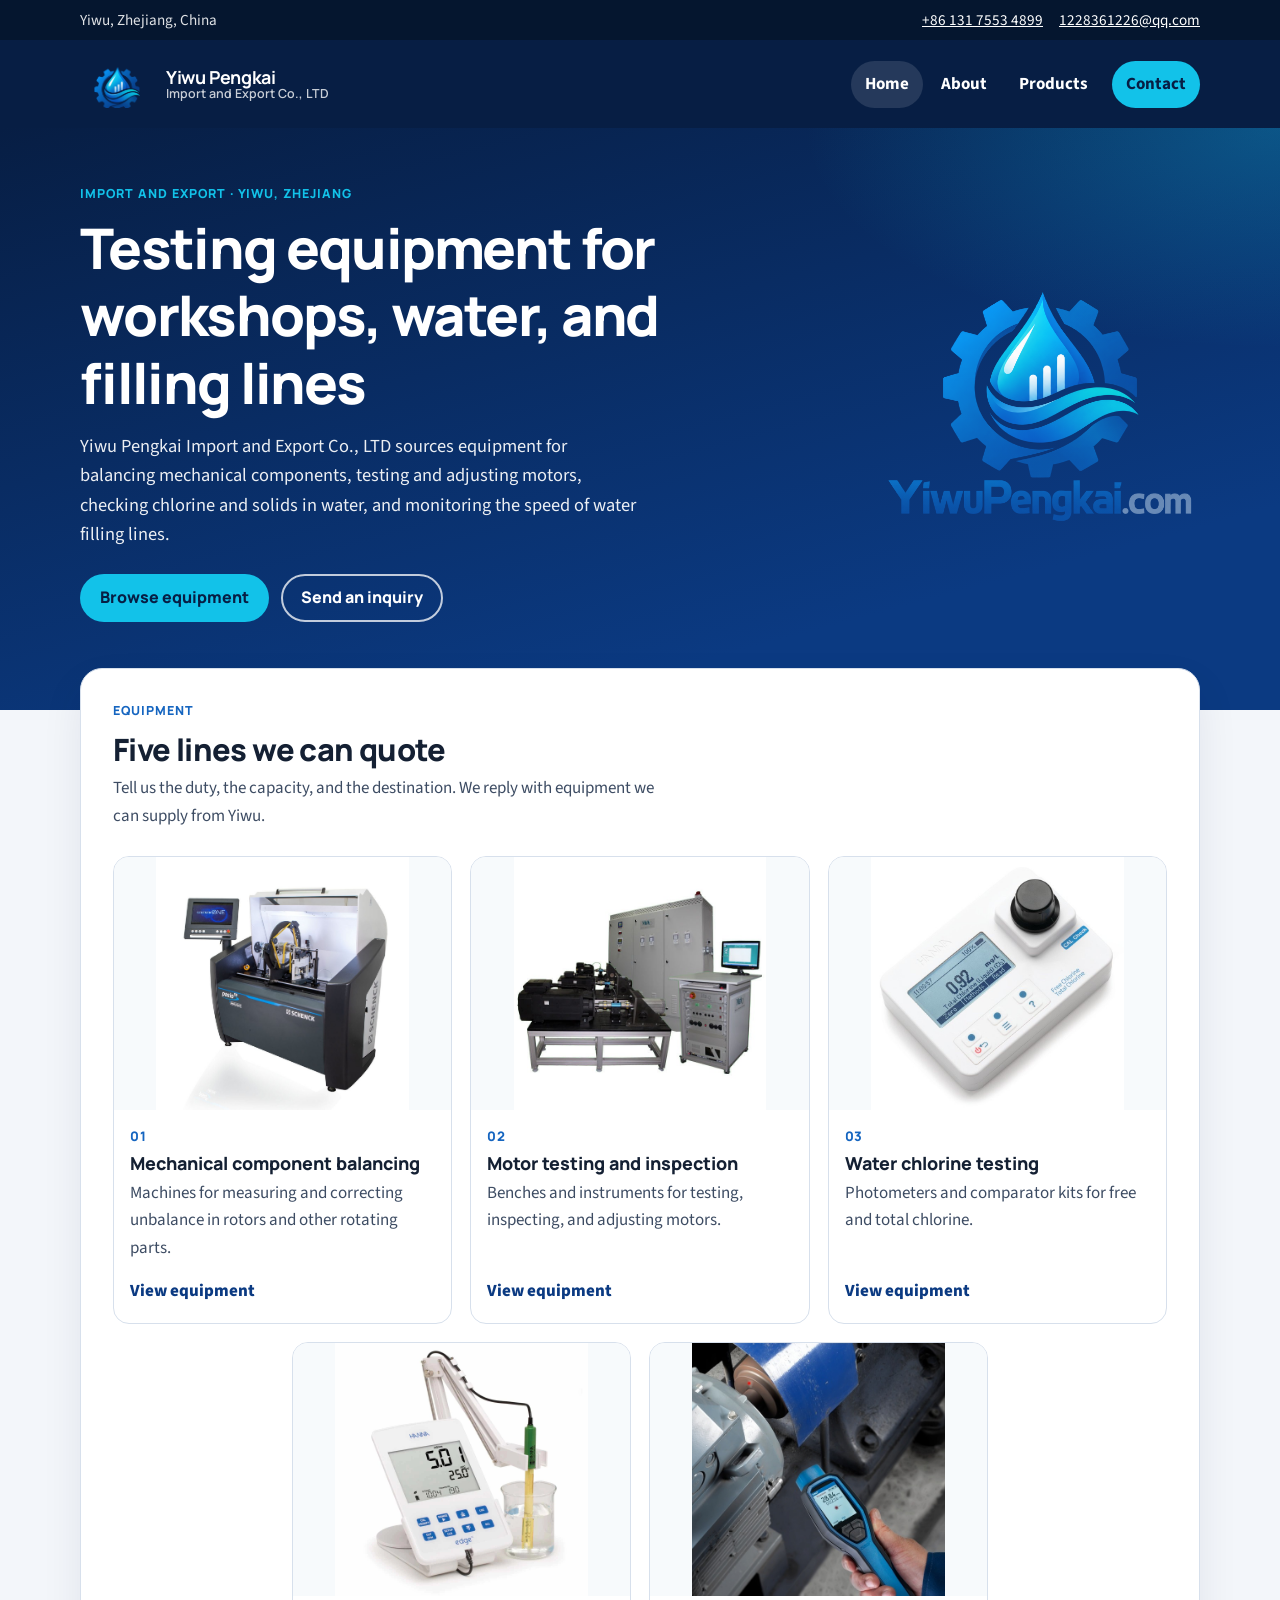
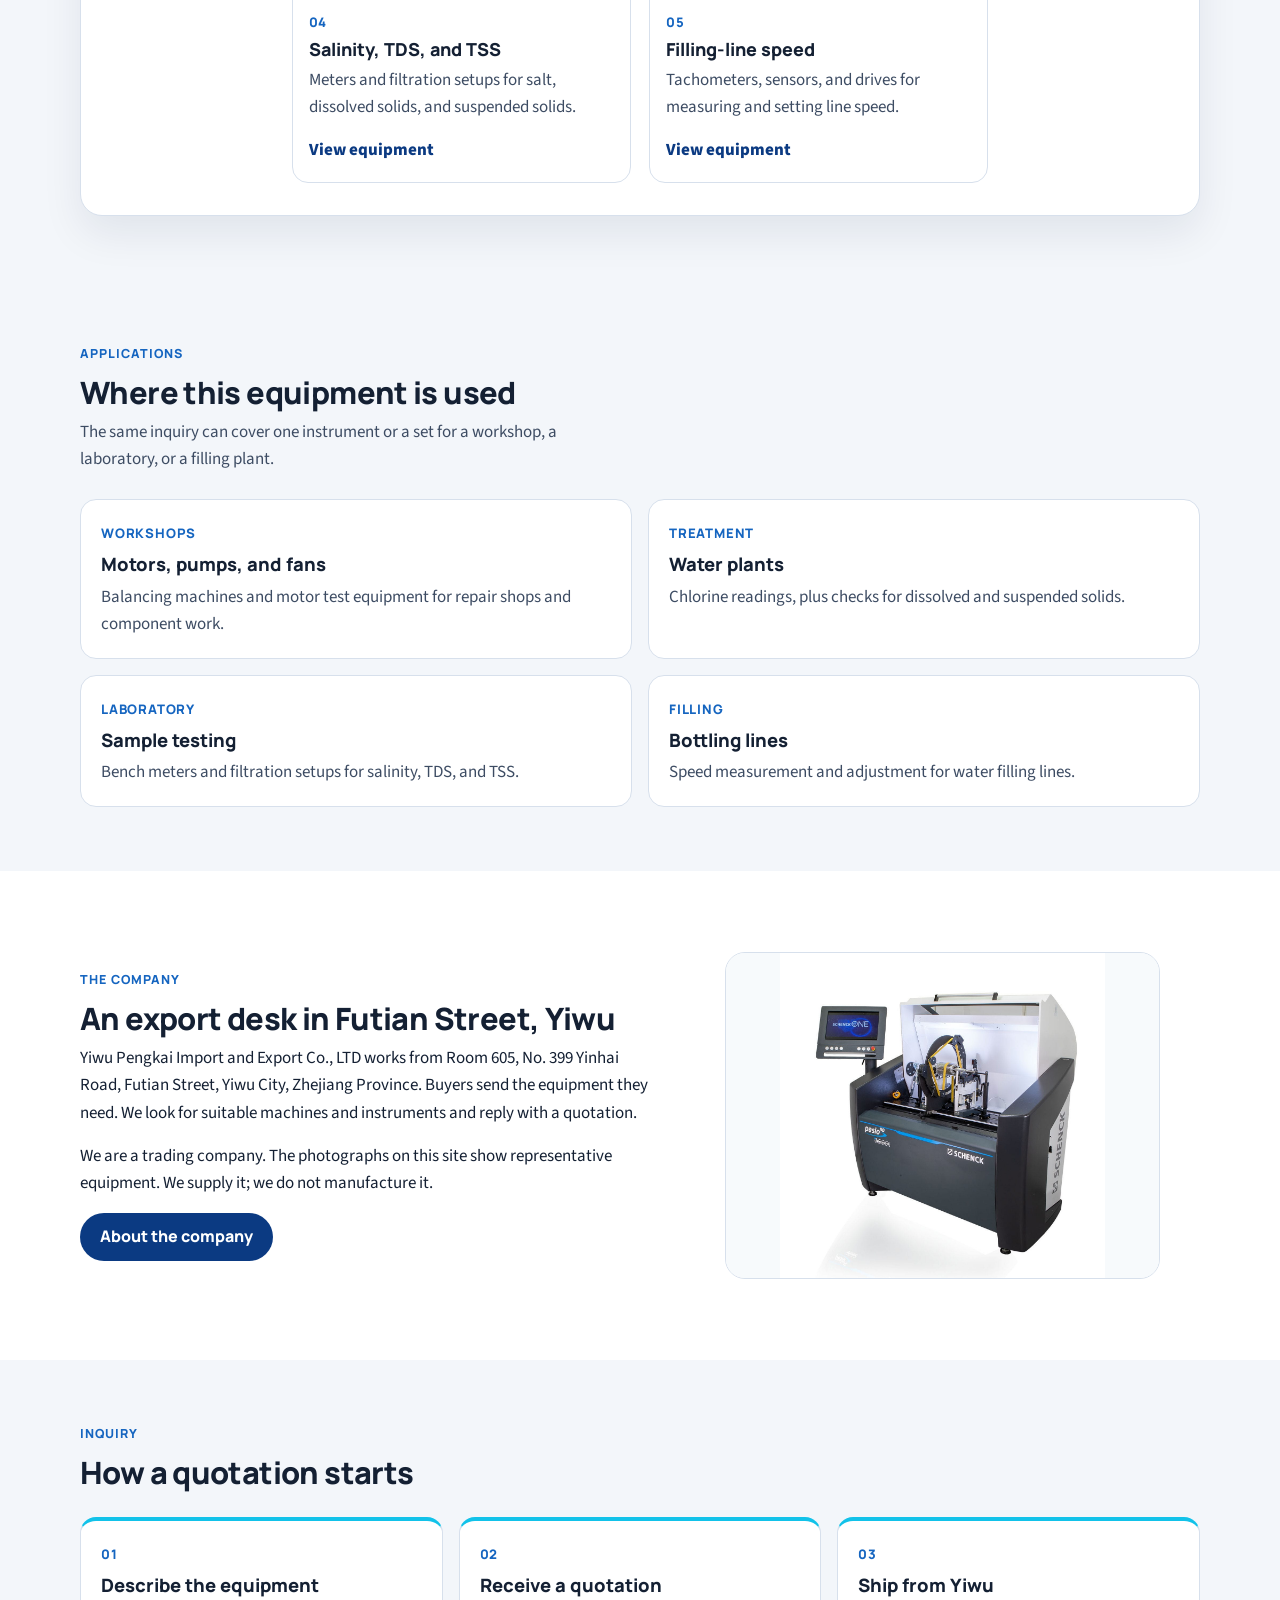
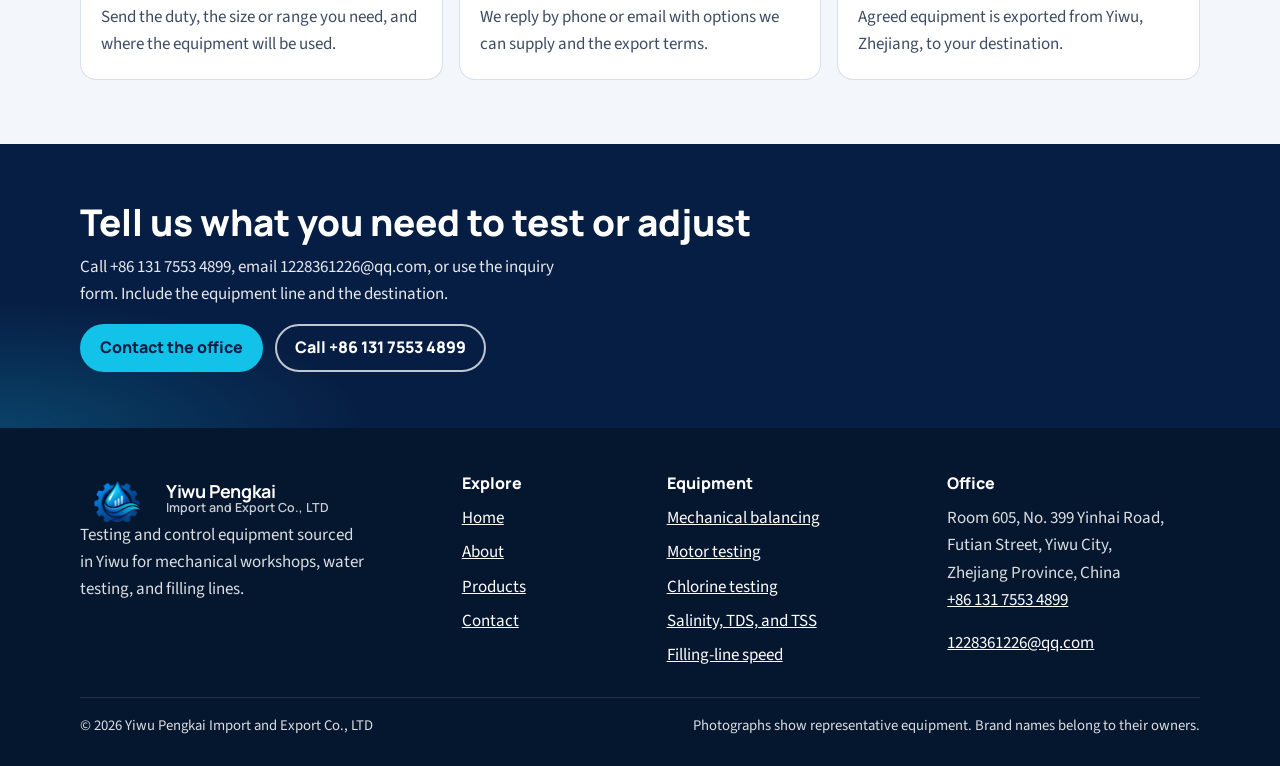
==== index.html @ 2cf7c936 "Publish the Yiwu Pengkai company website. Co-authored-by: Cursor <cursoragent@cursor.com>" ====
<!DOCTYPE html>
<html lang="en">
<head>
  <meta charset="utf-8">
  <meta name="viewport" content="width=device-width, initial-scale=1">
  <title>Yiwu Pengkai Import and Export Co., LTD | Testing Equipment</title>
  <meta name="description" content="Yiwu Pengkai Import and Export Co., LTD supplies balancing machines, motor test equipment, water chlorine and solids instruments, and filling-line speed equipment from Yiwu, Zhejiang, China.">
  <meta name="theme-color" content="#071e44">
  <meta property="og:title" content="Yiwu Pengkai Import and Export Co., LTD">
  <meta property="og:description" content="Testing and control equipment sourced in Yiwu for workshops, water plants, and filling lines.">
  <meta property="og:type" content="website">
  <meta property="og:image" content="logo.png">
  <link rel="icon" href="logo.png" type="image/png">
  <link rel="preconnect" href="https://fonts.googleapis.com">
  <link rel="preconnect" href="https://fonts.gstatic.com" crossorigin>
  <link href="https://fonts.googleapis.com/css2?family=Manrope:wght@500;600;700;800&family=Source+Sans+3:wght@400;500;600;700&display=swap" rel="stylesheet">
  <link rel="stylesheet" href="css/styles.css">
  <script type="application/ld+json">
  {
    "@context": "https://schema.org",
    "@type": "Organization",
    "name": "Yiwu Pengkai Import and Export Co., LTD",
    "url": "https://yiwupengkai.com/",
    "email": "1228361226@qq.com",
    "telephone": "+86-131-7553-4899",
    "image": "logo.png",
    "address": {
      "@type": "PostalAddress",
      "streetAddress": "Room 605, No. 399 Yinhai Road, Futian Street",
      "addressLocality": "Yiwu",
      "addressRegion": "Zhejiang Province",
      "addressCountry": "CN"
    }
  }
  </script>
</head>
<body>
  <a class="skip-link" href="#main">Skip to content</a>
  <div class="topbar">
    <div class="container topbar-inner">
      <p>Yiwu, Zhejiang, China</p>
      <p>
        <a href="tel:+8613175534899">+86 131 7553 4899</a>
        <a href="mailto:1228361226@qq.com">1228361226@qq.com</a>
      </p>
    </div>
  </div>
  <header class="site-header">
    <div class="container header-inner">
      <a class="brand" href="index.html">
        <img src="logo.png" alt="" width="640" height="640">
        <span class="brand-name">
          <strong>Yiwu Pengkai</strong>
          <small>Import and Export Co., LTD</small>
        </span>
      </a>
      <button class="nav-toggle" type="button" aria-expanded="false" aria-controls="site-nav">
        <span class="nav-toggle-bars" aria-hidden="true"></span>
        <span class="visually-hidden">Menu</span>
      </button>
      <nav id="site-nav" class="site-nav" aria-label="Primary">
        <a href="index.html" aria-current="page">Home</a>
        <a href="about.html">About</a>
        <a href="products.html">Products</a>
        <a href="contact.html" class="nav-cta">Contact</a>
      </nav>
    </div>
  </header>
  <main id="main">
    <section class="hero">
      <div class="container hero-grid">
        <div>
          <p class="kicker">Import and export · Yiwu, Zhejiang</p>
          <h1>Testing equipment for workshops, water, and filling lines</h1>
          <p class="lede">Yiwu Pengkai Import and Export Co., LTD sources equipment for balancing mechanical components, testing and adjusting motors, checking chlorine and solids in water, and monitoring the speed of water filling lines.</p>
          <div class="actions">
            <a class="btn btn-cyan" href="products.html">Browse equipment</a>
            <a class="btn btn-ghost" href="contact.html">Send an inquiry</a>
          </div>
        </div>
        <img class="hero-mark" src="logo.png" alt="YiwuPengkai.com">
      </div>
    </section>

    <section class="section sheet" aria-labelledby="equipment-title">
      <div class="container">
        <div class="panel">
          <div class="section-head">
            <p class="kicker">Equipment</p>
            <h2 id="equipment-title">Five lines we can quote</h2>
            <p>Tell us the duty, the capacity, and the destination. We reply with equipment we can supply from Yiwu.</p>
          </div>
          <div class="product-grid">
            <a class="product-card" href="balancing.html">
              <img src="01_Mechanical_Component_Balancing/Photo_01.jpg" alt="Balancing machine for mechanical components">
              <span class="card-body">
                <span class="index">01</span>
                <h3>Mechanical component balancing</h3>
                <p>Machines for measuring and correcting unbalance in rotors and other rotating parts.</p>
                <span class="more">View equipment</span>
              </span>
            </a>
            <a class="product-card" href="motor-testing.html">
              <img src="02_Motor_Testing_and_Inspection/Photo_01.jpg" alt="Motor test bench with a control cabinet">
              <span class="card-body">
                <span class="index">02</span>
                <h3>Motor testing and inspection</h3>
                <p>Benches and instruments for testing, inspecting, and adjusting motors.</p>
                <span class="more">View equipment</span>
              </span>
            </a>
            <a class="product-card" href="chlorine-testing.html">
              <img src="03_Water_Chlorine_Testing/Photo_01.jpg" alt="Handheld meter reading chlorine in water">
              <span class="card-body">
                <span class="index">03</span>
                <h3>Water chlorine testing</h3>
                <p>Photometers and comparator kits for free and total chlorine.</p>
                <span class="more">View equipment</span>
              </span>
            </a>
            <a class="product-card" href="water-quality.html">
              <img src="04_Water_Salinity_TDS_and_TSS_Testing/Photo_01.jpg" alt="Laboratory meter for conductivity and dissolved solids">
              <span class="card-body">
                <span class="index">04</span>
                <h3>Salinity, TDS, and TSS</h3>
                <p>Meters and filtration setups for salt, dissolved solids, and suspended solids.</p>
                <span class="more">View equipment</span>
              </span>
            </a>
            <a class="product-card" href="filling-line.html">
              <img src="05_Filling_Line_Speed_Testing_and_Control/Photo_01.jpg" alt="Handheld tachometer measuring rotational speed">
              <span class="card-body">
                <span class="index">05</span>
                <h3>Filling-line speed</h3>
                <p>Tachometers, sensors, and drives for measuring and setting line speed.</p>
                <span class="more">View equipment</span>
              </span>
            </a>
          </div>
        </div>
      </div>
    </section>

    <section class="section" aria-labelledby="uses-title">
      <div class="container">
        <div class="section-head">
          <p class="kicker">Applications</p>
          <h2 id="uses-title">Where this equipment is used</h2>
          <p>The same inquiry can cover one instrument or a set for a workshop, a laboratory, or a filling plant.</p>
        </div>
        <ul class="use-grid">
          <li>
            <span class="index">WORKSHOPS</span>
            <h3>Motors, pumps, and fans</h3>
            <p>Balancing machines and motor test equipment for repair shops and component work.</p>
          </li>
          <li>
            <span class="index">TREATMENT</span>
            <h3>Water plants</h3>
            <p>Chlorine readings, plus checks for dissolved and suspended solids.</p>
          </li>
          <li>
            <span class="index">LABORATORY</span>
            <h3>Sample testing</h3>
            <p>Bench meters and filtration setups for salinity, TDS, and TSS.</p>
          </li>
          <li>
            <span class="index">FILLING</span>
            <h3>Bottling lines</h3>
            <p>Speed measurement and adjustment for water filling lines.</p>
          </li>
        </ul>
      </div>
    </section>

    <section class="section band" aria-labelledby="company-title">
      <div class="container split">
        <div>
          <p class="kicker">The company</p>
          <h2 id="company-title">An export desk in Futian Street, Yiwu</h2>
          <p>Yiwu Pengkai Import and Export Co., LTD works from Room 605, No. 399 Yinhai Road, Futian Street, Yiwu City, Zhejiang Province. Buyers send the equipment they need. We look for suitable machines and instruments and reply with a quotation.</p>
          <p>We are a trading company. The photographs on this site show representative equipment. We supply it; we do not manufacture it.</p>
          <a class="btn btn-navy" href="about.html">About the company</a>
        </div>
        <figure class="frame">
          <img src="01_Mechanical_Component_Balancing/Photo_01.jpg" alt="Balancing machine with a hood and a separate control screen">
        </figure>
      </div>
    </section>

    <section class="section" aria-labelledby="process-title">
      <div class="container">
        <div class="section-head">
          <p class="kicker">Inquiry</p>
          <h2 id="process-title">How a quotation starts</h2>
        </div>
        <ol class="steps">
          <li class="step">
            <span class="index">01</span>
            <h3>Describe the equipment</h3>
            <p>Send the duty, the size or range you need, and where the equipment will be used.</p>
          </li>
          <li class="step">
            <span class="index">02</span>
            <h3>Receive a quotation</h3>
            <p>We reply by phone or email with options we can supply and the export terms.</p>
          </li>
          <li class="step">
            <span class="index">03</span>
            <h3>Ship from Yiwu</h3>
            <p>Agreed equipment is exported from Yiwu, Zhejiang, to your destination.</p>
          </li>
        </ol>
      </div>
    </section>

    <section class="cta-band">
      <div class="container">
        <h2>Tell us what you need to test or adjust</h2>
        <p>Call +86 131 7553 4899, email 1228361226@qq.com, or use the inquiry form. Include the equipment line and the destination.</p>
        <div class="actions">
          <a class="btn btn-cyan" href="contact.html">Contact the office</a>
          <a class="btn btn-ghost" href="tel:+8613175534899">Call +86 131 7553 4899</a>
        </div>
      </div>
    </section>
  </main>
  <footer class="site-footer">
    <div class="container footer-grid">
      <div class="footer-brand">
        <a class="brand" href="index.html">
          <img src="logo.png" alt="" width="640" height="640">
          <span class="brand-name">
            <strong>Yiwu Pengkai</strong>
            <small>Import and Export Co., LTD</small>
          </span>
        </a>
        <p>Testing and control equipment sourced in Yiwu for mechanical workshops, water testing, and filling lines.</p>
      </div>
      <div>
        <h2>Explore</h2>
        <ul>
          <li><a href="index.html">Home</a></li>
          <li><a href="about.html">About</a></li>
          <li><a href="products.html">Products</a></li>
          <li><a href="contact.html">Contact</a></li>
        </ul>
      </div>
      <div>
        <h2>Equipment</h2>
        <ul>
          <li><a href="balancing.html">Mechanical balancing</a></li>
          <li><a href="motor-testing.html">Motor testing</a></li>
          <li><a href="chlorine-testing.html">Chlorine testing</a></li>
          <li><a href="water-quality.html">Salinity, TDS, and TSS</a></li>
          <li><a href="filling-line.html">Filling-line speed</a></li>
        </ul>
      </div>
      <div>
        <h2>Office</h2>
        <address>
          Room 605, No. 399 Yinhai Road,<br>
          Futian Street, Yiwu City,<br>
          Zhejiang Province, China
        </address>
        <p><a href="tel:+8613175534899">+86 131 7553 4899</a></p>
        <p><a href="mailto:1228361226@qq.com">1228361226@qq.com</a></p>
      </div>
    </div>
    <div class="container footer-base">
      <p>© 2026 Yiwu Pengkai Import and Export Co., LTD</p>
      <p>Photographs show representative equipment. Brand names belong to their owners.</p>
    </div>
  </footer>
  <script src="js/main.js"></script>
</body>
</html>
---- css/styles.css ----
:root {
  --navy: #0b3a82;
  --navy-deep: #071e44;
  --ink-bottom: #05162f;
  --blue: #1565c0;
  --cyan: #12c2e9;
  --cyan-soft: #d8f6fc;
  --ink: #142033;
  --muted: #3d4c63;
  --line: #d7e0ec;
  --paper: #f3f6fa;
  --white: #ffffff;
  --shadow: 0 18px 40px rgba(7, 30, 68, 0.08);
  --radius: 18px;
}

*,
*::before,
*::after {
  box-sizing: border-box;
}

html {
  scroll-behavior: smooth;
}

body {
  margin: 0;
  font-family: "Source Sans 3", "Segoe UI", sans-serif;
  font-size: 1.0625rem;
  line-height: 1.6;
  color: var(--ink);
  background: var(--paper);
}

img {
  max-width: 100%;
  height: auto;
  display: block;
}

h1,
h2,
h3,
.brand-name,
.btn,
.kicker,
.index {
  font-family: Manrope, "Segoe UI", sans-serif;
}

h1,
h2,
h3 {
  line-height: 1.2;
  font-weight: 800;
}

p {
  margin: 0 0 1rem;
}

a {
  color: var(--navy);
}

address {
  font-style: normal;
}

:focus-visible {
  outline: 3px solid #ffffff;
  outline-offset: 2px;
  box-shadow: 0 0 0 6px var(--navy);
}

.skip-link {
  position: absolute;
  left: 12px;
  top: -48px;
  z-index: 80;
  background: #ffffff;
  color: var(--navy-deep);
  padding: 8px 12px;
  border-radius: 8px;
  font-weight: 700;
}

.skip-link:focus {
  top: 12px;
}

.visually-hidden {
  position: absolute;
  width: 1px;
  height: 1px;
  padding: 0;
  margin: -1px;
  overflow: hidden;
  clip: rect(0, 0, 0, 0);
  white-space: nowrap;
  border: 0;
}

.container {
  width: min(1120px, calc(100% - 40px));
  margin-inline: auto;
}

.topbar {
  background: var(--ink-bottom);
  color: rgba(255, 255, 255, 0.88);
  font-size: 0.95rem;
}

.topbar-inner {
  display: flex;
  justify-content: space-between;
  gap: 12px 24px;
  flex-wrap: wrap;
  padding: 8px 0;
}

.topbar p {
  margin: 0;
  display: flex;
  gap: 8px 16px;
  flex-wrap: wrap;
}

.topbar a {
  color: #ffffff;
}

.site-header {
  position: sticky;
  top: 0;
  z-index: 40;
  background: var(--navy-deep);
  color: #ffffff;
}

.header-inner {
  display: flex;
  align-items: center;
  justify-content: space-between;
  min-height: 88px;
  gap: 16px;
}

.brand {
  display: flex;
  align-items: center;
  gap: 12px;
  color: #ffffff;
  text-decoration: none;
  min-width: 0;
}

.brand img {
  width: 74px;
  height: 48px;
  object-fit: cover;
  object-position: center 16%;
  mix-blend-mode: screen;
  flex: 0 0 auto;
}

.brand-name {
  display: flex;
  flex-direction: column;
  line-height: 1.15;
}

.brand-name strong {
  font-size: 1.12rem;
  letter-spacing: -0.02em;
}

.brand-name small {
  color: rgba(255, 255, 255, 0.78);
  font-size: 0.78rem;
  font-weight: 600;
}

.nav-toggle {
  display: none;
  width: 48px;
  height: 48px;
  border: 1px solid rgba(255, 255, 255, 0.28);
  border-radius: 12px;
  background: transparent;
  color: #ffffff;
  align-items: center;
  justify-content: center;
  padding: 0;
}

.nav-toggle-bars,
.nav-toggle-bars::before,
.nav-toggle-bars::after {
  display: block;
  width: 20px;
  height: 2px;
  background: #ffffff;
  border-radius: 2px;
  position: relative;
}

.nav-toggle-bars::before,
.nav-toggle-bars::after {
  content: "";
  position: absolute;
  left: 0;
}

.nav-toggle-bars::before {
  top: -7px;
}

.nav-toggle-bars::after {
  top: 7px;
}

.site-header.is-open .nav-toggle-bars {
  background: transparent;
}

.site-header.is-open .nav-toggle-bars::before {
  top: 0;
  transform: rotate(45deg);
}

.site-header.is-open .nav-toggle-bars::after {
  top: 0;
  transform: rotate(-45deg);
}

.site-nav {
  display: flex;
  align-items: center;
  gap: 4px;
}

.site-nav a {
  color: #ffffff;
  text-decoration: none;
  font-weight: 700;
  padding: 10px 14px;
  border-radius: 999px;
}

.site-nav a:hover,
.site-nav a[aria-current="page"] {
  background: rgba(255, 255, 255, 0.12);
}

.site-nav a.nav-cta {
  background: var(--cyan);
  color: var(--navy-deep);
  margin-left: 6px;
}

.site-nav a.nav-cta:hover,
.site-nav a.nav-cta[aria-current="page"] {
  background: #8ae8f8;
}

.hero {
  background:
    radial-gradient(820px 380px at 100% 0%, rgba(18, 194, 233, 0.28), transparent 58%),
    linear-gradient(165deg, var(--navy-deep) 0%, var(--navy) 78%);
  color: #ffffff;
  padding: 56px 0 88px;
}

.hero-grid {
  display: grid;
  grid-template-columns: minmax(0, 1.25fr) minmax(240px, 0.75fr);
  gap: 36px;
  align-items: center;
}

.kicker {
  margin: 0 0 10px;
  color: var(--blue);
  font-size: 0.78rem;
  font-weight: 800;
  letter-spacing: 0.08em;
  text-transform: uppercase;
}

.hero .kicker {
  color: var(--cyan);
}

h1 {
  margin: 0 0 16px;
  font-size: clamp(2.1rem, 4.4vw, 3.5rem);
  letter-spacing: -0.03em;
}

.lede {
  margin: 0 0 24px;
  max-width: 62ch;
  font-size: 1.15rem;
  color: rgba(255, 255, 255, 0.92);
}

.actions {
  display: flex;
  flex-wrap: wrap;
  gap: 12px;
}

.btn {
  display: inline-flex;
  align-items: center;
  justify-content: center;
  min-height: 48px;
  padding: 0 18px;
  border-radius: 999px;
  border: 2px solid transparent;
  text-decoration: none;
  font-weight: 800;
  cursor: pointer;
  font-size: 1rem;
}

.btn-cyan {
  background: var(--cyan);
  color: var(--navy-deep);
}

.btn-cyan:hover {
  background: #8ae8f8;
}

.btn-ghost {
  border-color: rgba(255, 255, 255, 0.75);
  color: #ffffff;
  background: transparent;
}

.btn-ghost:hover {
  background: rgba(255, 255, 255, 0.1);
}

.btn-navy {
  background: var(--navy);
  color: #ffffff;
}

.btn-navy:hover {
  background: var(--navy-deep);
}

.hero-mark {
  justify-self: end;
  width: min(320px, 100%);
  mix-blend-mode: screen;
}

.section {
  padding: 64px 0;
}

.sheet {
  margin-top: -42px;
  position: relative;
  z-index: 2;
  padding-top: 0;
}

.panel {
  background: var(--white);
  border: 1px solid var(--line);
  border-radius: 22px;
  box-shadow: var(--shadow);
  padding: 32px;
}

.section-head {
  max-width: 68ch;
  margin-bottom: 26px;
}

.section-head h2,
.band h2,
.section > .container > h2 {
  margin: 0 0 8px;
  font-size: clamp(1.6rem, 2.4vw, 2.15rem);
  letter-spacing: -0.02em;
}

.section-head p:last-child {
  margin-bottom: 0;
  color: var(--muted);
}

.product-grid {
  display: grid;
  grid-template-columns: repeat(6, 1fr);
  gap: 18px;
}

.product-card {
  grid-column: span 2;
  display: flex;
  flex-direction: column;
  background: var(--white);
  color: inherit;
  text-decoration: none;
  border: 1px solid var(--line);
  border-radius: 16px;
  overflow: hidden;
  min-height: 100%;
}

.product-card:nth-child(4) {
  grid-column: 2 / span 2;
}

.product-card:nth-child(5) {
  grid-column: 4 / span 2;
}

.product-card img {
  width: 100%;
  aspect-ratio: 4 / 3;
  object-fit: contain;
  background: #f7fafc;
}

.card-body {
  display: flex;
  flex-direction: column;
  gap: 6px;
  padding: 16px 16px 18px;
  flex: 1;
}

.product-card h3 {
  margin: 0;
  font-size: 1.12rem;
}

.product-card p {
  margin: 0;
  color: var(--muted);
}

.index {
  color: var(--blue);
  font-weight: 800;
  font-size: 0.82rem;
  letter-spacing: 0.06em;
}

.more {
  margin-top: auto;
  padding-top: 10px;
  color: var(--navy);
  font-weight: 800;
}

.product-card:hover {
  border-color: var(--blue);
}

.band {
  background: var(--white);
}

.use-grid,
.steps {
  display: grid;
  grid-template-columns: 1fr 1fr;
  gap: 16px;
  list-style: none;
  margin: 0;
  padding: 0;
}

.steps {
  grid-template-columns: repeat(3, 1fr);
}

.use-grid li,
.step {
  background: var(--white);
  border: 1px solid var(--line);
  border-radius: 16px;
  padding: 20px;
}

.band .use-grid li {
  background: var(--paper);
}

.step {
  border-top: 4px solid var(--cyan);
  background: var(--white);
}

.use-grid h3,
.step h3 {
  margin: 6px 0 8px;
  font-size: 1.15rem;
}

.use-grid p,
.step p {
  margin: 0;
  color: var(--muted);
}

.split {
  display: grid;
  grid-template-columns: 1.05fr 0.95fr;
  gap: 36px;
  align-items: center;
}

.frame {
  background: var(--white);
  border: 1px solid var(--line);
  border-radius: 20px;
  overflow: hidden;
}

.frame img {
  width: 100%;
  aspect-ratio: 4 / 3;
  object-fit: contain;
  background: #f7fafc;
}

.plain-list {
  margin: 0;
  padding-left: 1.15rem;
}

.plain-list li + li {
  margin-top: 6px;
}

.cta-band {
  background:
    radial-gradient(520px 180px at 0% 100%, rgba(18, 194, 233, 0.22), transparent 70%),
    var(--navy-deep);
  color: #ffffff;
  padding: 56px 0;
}

.cta-band h2 {
  margin: 0 0 10px;
  font-size: clamp(1.7rem, 3vw, 2.3rem);
}

.cta-band p {
  max-width: 62ch;
  color: rgba(255, 255, 255, 0.9);
}

.page-hero {
  background: var(--navy-deep);
  color: #ffffff;
  padding: 36px 0 32px;
}

.page-hero h1 {
  font-size: clamp(1.9rem, 4vw, 3rem);
}

.page-hero .lede {
  margin-bottom: 0;
  font-size: 1.08rem;
}

.breadcrumb {
  display: flex;
  flex-wrap: wrap;
  gap: 8px;
  margin: 0 0 14px;
  font-size: 0.95rem;
}

.breadcrumb a {
  color: #ffffff;
}

.line-nav {
  display: flex;
  flex-wrap: wrap;
  gap: 8px;
  margin: 0 0 28px;
  padding: 0;
  list-style: none;
}

.line-nav a {
  display: inline-flex;
  align-items: center;
  min-height: 42px;
  padding: 6px 14px;
  border-radius: 999px;
  border: 1px solid var(--line);
  background: var(--white);
  color: var(--navy);
  text-decoration: none;
  font-weight: 700;
}

.line-nav a[aria-current="page"] {
  background: var(--navy);
  border-color: var(--navy);
  color: #ffffff;
}

.detail {
  display: grid;
  grid-template-columns: minmax(0, 1.4fr) minmax(240px, 0.7fr);
  gap: 22px;
  align-items: start;
  margin-bottom: 36px;
}

.sidecard {
  background: var(--white);
  border: 1px solid var(--line);
  border-top: 4px solid var(--cyan);
  border-radius: 16px;
  padding: 20px;
}

.sidecard h2,
.block-title {
  margin: 0 0 12px;
  font-size: 1.25rem;
}

.gallery {
  list-style: none;
  margin: 0;
  padding: 0;
  display: grid;
  grid-template-columns: repeat(auto-fill, minmax(210px, 1fr));
  gap: 12px;
}

.gallery-item {
  display: block;
  width: 100%;
  padding: 8px;
  border: 1px solid var(--line);
  border-radius: 14px;
  background: var(--white);
  cursor: zoom-in;
}

.gallery-item img {
  width: 100%;
  aspect-ratio: 1;
  object-fit: contain;
  background: #f7fafc;
}

.lightbox {
  width: min(980px, calc(100vw - 32px));
  max-height: calc(100vh - 32px);
  border: 0;
  padding: 12px;
  background: #ffffff;
  border-radius: 16px;
}

.lightbox[open] {
  display: flex;
  flex-direction: column;
}

.lightbox::backdrop {
  background: rgba(5, 22, 47, 0.88);
}

.lightbox img {
  width: 100%;
  max-height: calc(100vh - 110px);
  object-fit: contain;
  background: #f7fafc;
}

.lightbox-close {
  display: inline-flex;
  align-self: flex-end;
  margin: 0 0 8px;
  min-height: 40px;
  padding: 0 14px;
  border-radius: 999px;
  border: 1px solid var(--line);
  background: var(--paper);
  font: inherit;
  font-weight: 800;
  cursor: pointer;
}

.notice {
  margin-top: 22px;
  background: var(--cyan-soft);
  color: var(--ink);
  border-radius: 12px;
  padding: 14px 16px;
}

.catalog-list {
  display: grid;
  gap: 16px;
}

.catalog-row {
  display: grid;
  grid-template-columns: 280px minmax(0, 1fr);
  gap: 8px 22px;
  background: var(--white);
  border: 1px solid var(--line);
  border-radius: 18px;
  overflow: hidden;
}

.catalog-row img {
  width: 100%;
  aspect-ratio: 4 / 3;
  object-fit: contain;
  background: #f7fafc;
}

.catalog-copy {
  padding: 22px 22px 22px 0;
}

.catalog-copy h2 {
  margin: 4px 0 8px;
  font-size: 1.45rem;
}

.catalog-copy h2 a {
  color: inherit;
  text-decoration: none;
}

.catalog-copy h2 a:hover {
  text-decoration: underline;
}

.contact-grid {
  display: grid;
  grid-template-columns: 0.85fr 1.15fr;
  gap: 22px;
  align-items: start;
}

.contact-card,
.form-card {
  background: var(--white);
  border: 1px solid var(--line);
  border-radius: 18px;
  padding: 22px;
}

.contact-card h2,
.form-card h2 {
  margin: 0 0 12px;
  font-size: 1.3rem;
}

.contact-card a {
  font-weight: 700;
}

.form-grid {
  display: grid;
  grid-template-columns: 1fr 1fr;
  gap: 14px;
}

.field {
  display: flex;
  flex-direction: column;
  gap: 6px;
  font-weight: 700;
}

.form-grid > .full {
  grid-column: 1 / -1;
}

.field span {
  font-size: 0.95rem;
}

input,
select,
textarea {
  width: 100%;
  border: 1px solid #c5d0de;
  border-radius: 12px;
  padding: 12px 14px;
  font: inherit;
  font-weight: 500;
  color: var(--ink);
  background: #ffffff;
}

textarea {
  min-height: 150px;
  resize: vertical;
}

.form-note,
.muted {
  color: var(--muted);
}

.form-status {
  margin: 0;
  background: #e5f6ec;
  color: #0d4b2c;
  border-radius: 12px;
  padding: 12px 14px;
  font-weight: 700;
}

.site-footer {
  background: var(--ink-bottom);
  color: rgba(255, 255, 255, 0.86);
}

.footer-grid {
  display: grid;
  grid-template-columns: 1.4fr 0.7fr 1fr 1fr;
  gap: 28px;
  padding: 46px 0 24px;
}

.site-footer h2 {
  margin: 0 0 12px;
  font-size: 1rem;
  color: #ffffff;
}

.site-footer p,
.site-footer li {
  color: rgba(255, 255, 255, 0.86);
}

.site-footer a {
  color: #ffffff;
}

.site-footer ul {
  list-style: none;
  margin: 0;
  padding: 0;
}

.site-footer li + li {
  margin-top: 7px;
}

.footer-brand p {
  max-width: 36ch;
}

.footer-base {
  display: flex;
  justify-content: space-between;
  gap: 12px 24px;
  flex-wrap: wrap;
  border-top: 1px solid rgba(255, 255, 255, 0.12);
  padding: 16px 0 28px;
  font-size: 0.92rem;
}

.footer-base p {
  margin: 0;
}

@media (max-width: 980px) {
  .hero-grid,
  .split,
  .detail,
  .contact-grid,
  .catalog-row,
  .steps {
    grid-template-columns: 1fr;
  }

  .hero-mark {
    justify-self: start;
    width: min(240px, 70%);
  }

  .product-grid {
    grid-template-columns: 1fr 1fr;
  }

  .product-card,
  .product-card:nth-child(4),
  .product-card:nth-child(5) {
    grid-column: auto;
  }

  .catalog-copy {
    padding: 4px 18px 18px;
  }

  .footer-grid {
    grid-template-columns: 1fr 1fr;
  }
}

@media (max-width: 860px) {
  .nav-toggle {
    display: inline-flex;
  }

  .site-nav {
    display: none;
    position: absolute;
    left: 0;
    right: 0;
    top: 100%;
    flex-direction: column;
    align-items: stretch;
    padding: 8px 16px 16px;
    background: var(--navy-deep);
    border-top: 1px solid rgba(255, 255, 255, 0.12);
  }

  .site-header.is-open .site-nav {
    display: flex;
  }

  .site-nav a.nav-cta {
    margin-left: 0;
    text-align: center;
  }
}

@media (max-width: 680px) {
  .container {
    width: min(1120px, calc(100% - 28px));
  }

  .panel {
    padding: 18px;
  }

  .product-grid,
  .use-grid,
  .form-grid,
  .footer-grid {
    grid-template-columns: 1fr;
  }

  .hero {
    padding: 36px 0 64px;
  }

  .section {
    padding: 42px 0;
  }

  .brand-name small {
    display: none;
  }

  .topbar-inner {
    flex-direction: column;
  }
}

@media (prefers-reduced-motion: reduce) {
  html {
    scroll-behavior: auto;
  }

  *,
  *::before,
  *::after {
    transition: none !important;
  }
}
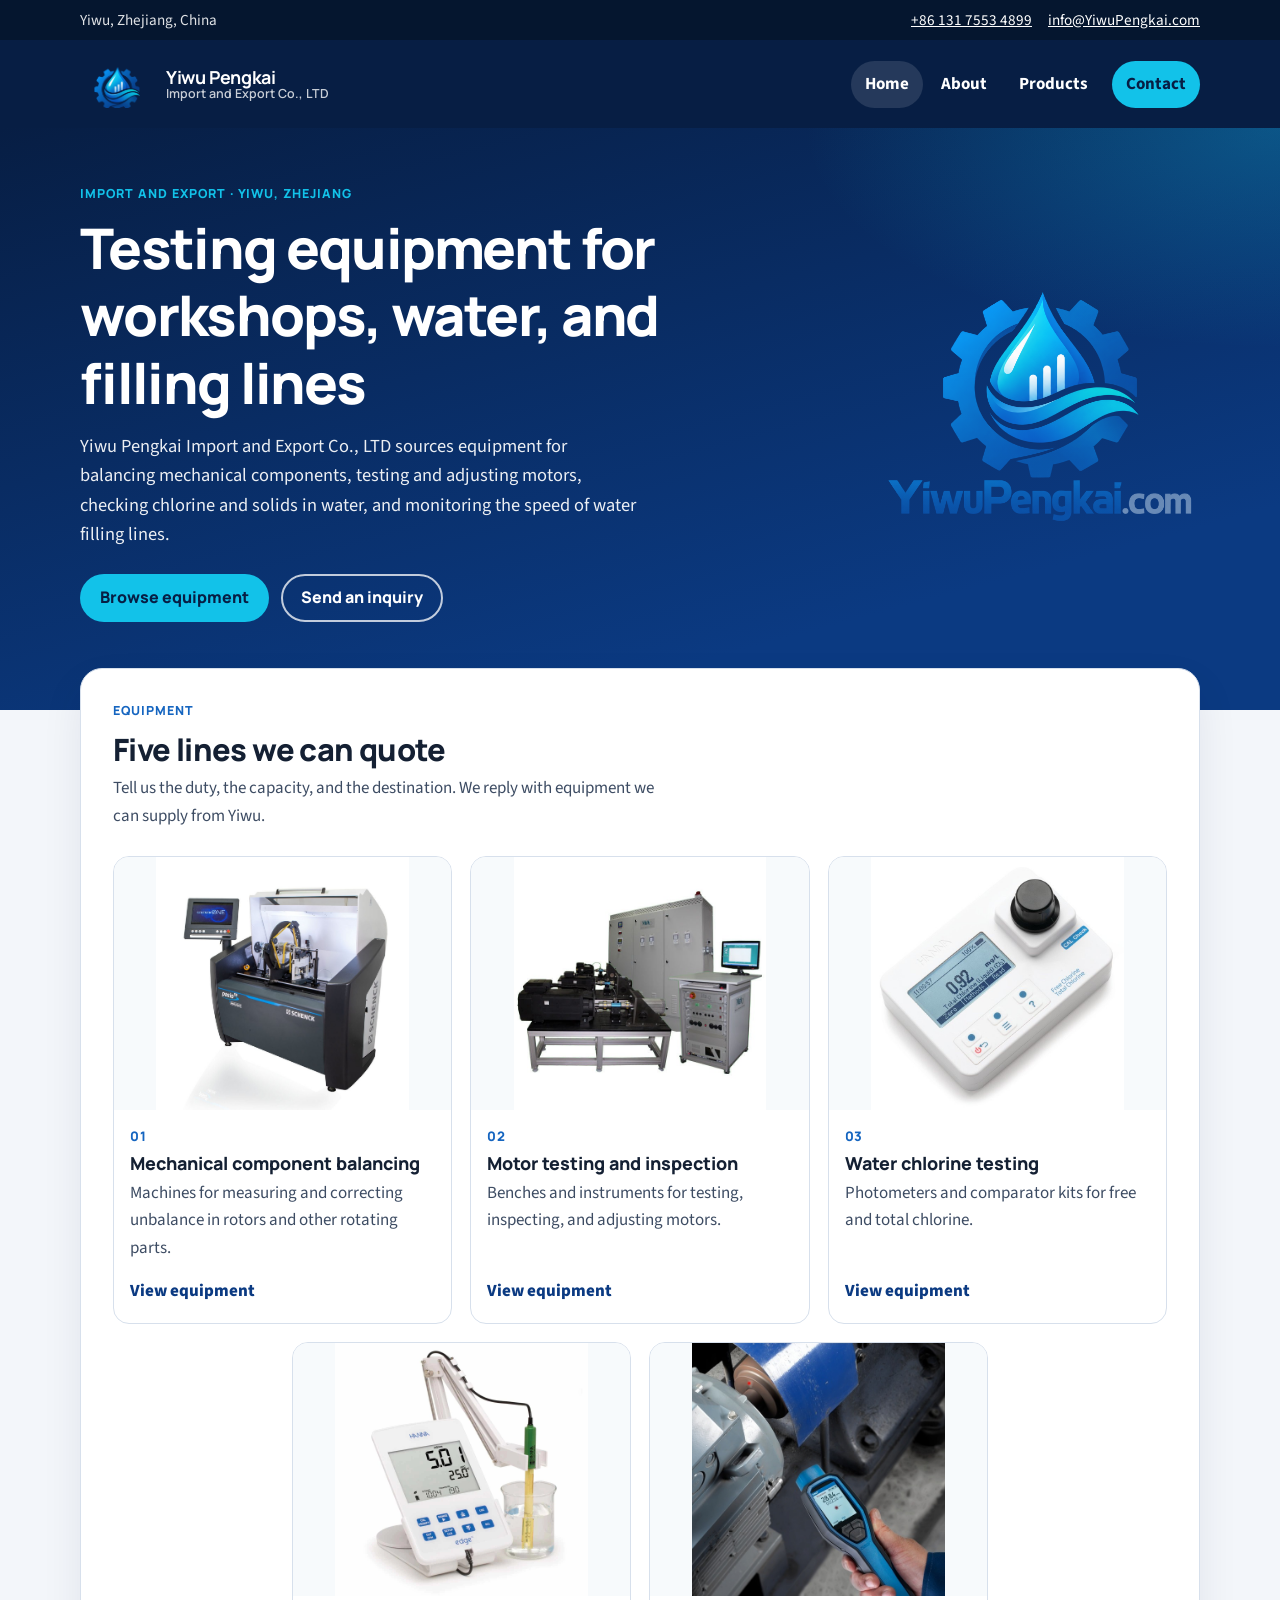
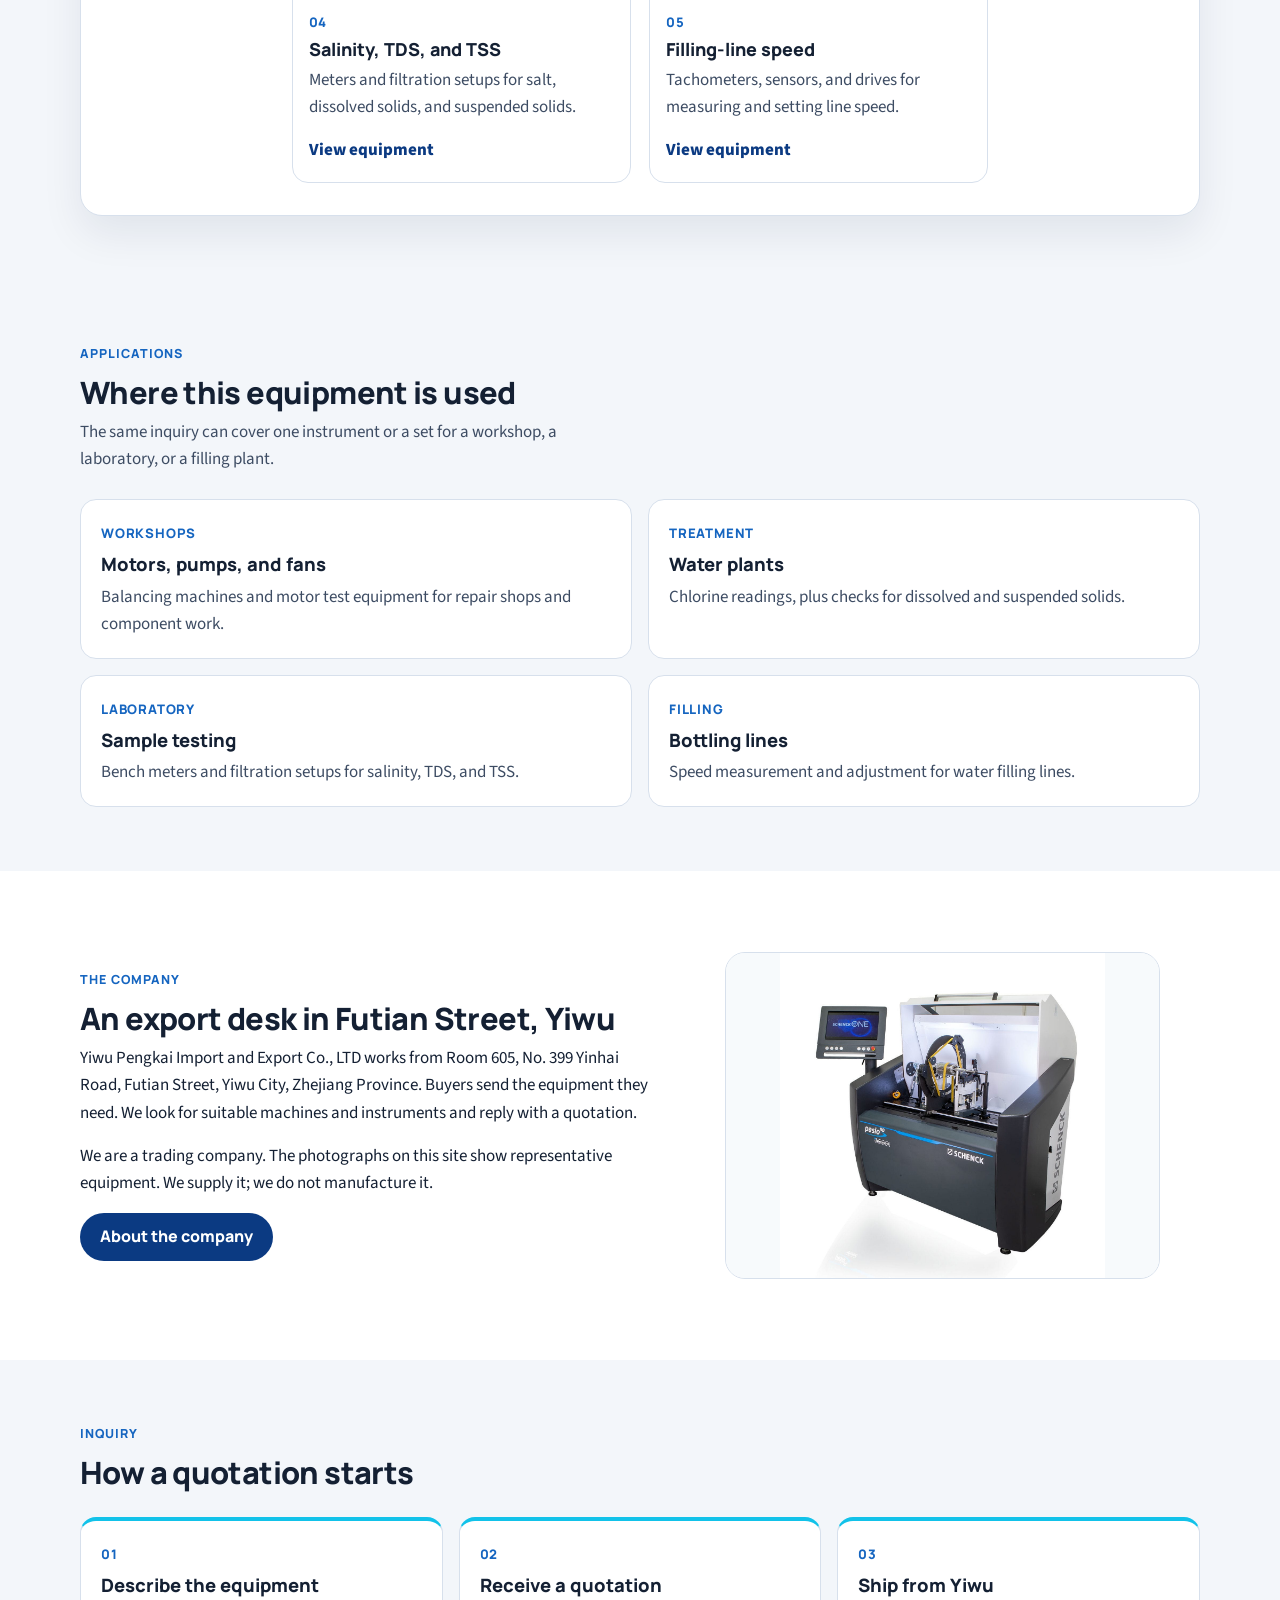
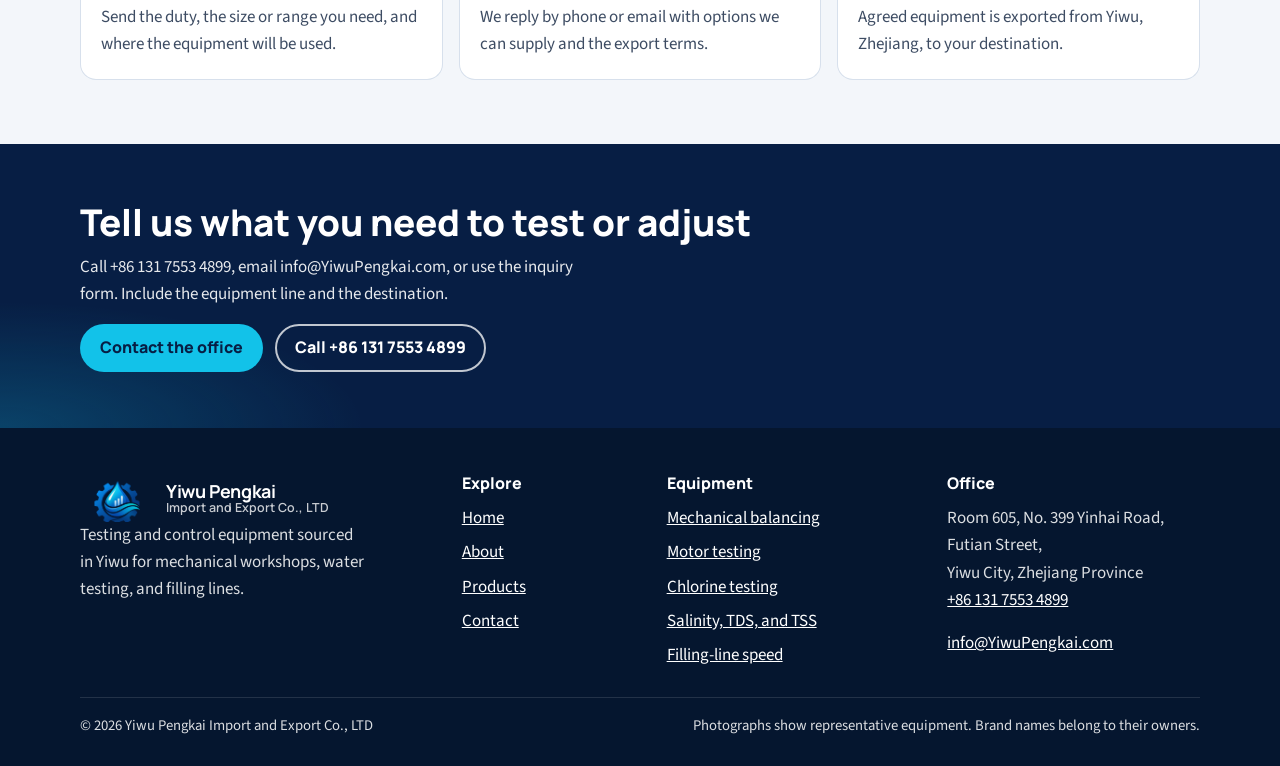
==== commit f8762844: "Update contact email from 1228361226@qq.com to info@YiwuPengkai.com across all relevant HTML and Jav" ====
--- a/index.html
+++ b/index.html
@@ -21,7 +21,7 @@
     "@type": "Organization",
     "name": "Yiwu Pengkai Import and Export Co., LTD",
     "url": "https://yiwupengkai.com/",
-    "email": "1228361226@qq.com",
+    "email": "info@YiwuPengkai.com",
     "telephone": "+86-131-7553-4899",
     "image": "logo.png",
     "address": {
@@ -41,7 +41,7 @@
       <p>Yiwu, Zhejiang, China</p>
       <p>
         <a href="tel:+8613175534899">+86 131 7553 4899</a>
-        <a href="mailto:1228361226@qq.com">1228361226@qq.com</a>
+        <a href="mailto:info@YiwuPengkai.com">info@YiwuPengkai.com</a>
       </p>
     </div>
   </div>
@@ -217,7 +217,7 @@
     <section class="cta-band">
       <div class="container">
         <h2>Tell us what you need to test or adjust</h2>
-        <p>Call +86 131 7553 4899, email 1228361226@qq.com, or use the inquiry form. Include the equipment line and the destination.</p>
+        <p>Call +86 131 7553 4899, email info@YiwuPengkai.com, or use the inquiry form. Include the equipment line and the destination.</p>
         <div class="actions">
           <a class="btn btn-cyan" href="contact.html">Contact the office</a>
           <a class="btn btn-ghost" href="tel:+8613175534899">Call +86 131 7553 4899</a>
@@ -259,12 +259,11 @@
       <div>
         <h2>Office</h2>
         <address>
-          Room 605, No. 399 Yinhai Road,<br>
-          Futian Street, Yiwu City,<br>
-          Zhejiang Province, China
+          Room 605, No. 399 Yinhai Road, Futian Street,<br>
+          Yiwu City, Zhejiang Province
         </address>
         <p><a href="tel:+8613175534899">+86 131 7553 4899</a></p>
-        <p><a href="mailto:1228361226@qq.com">1228361226@qq.com</a></p>
+        <p><a href="mailto:info@YiwuPengkai.com">info@YiwuPengkai.com</a></p>
       </div>
     </div>
     <div class="container footer-base">
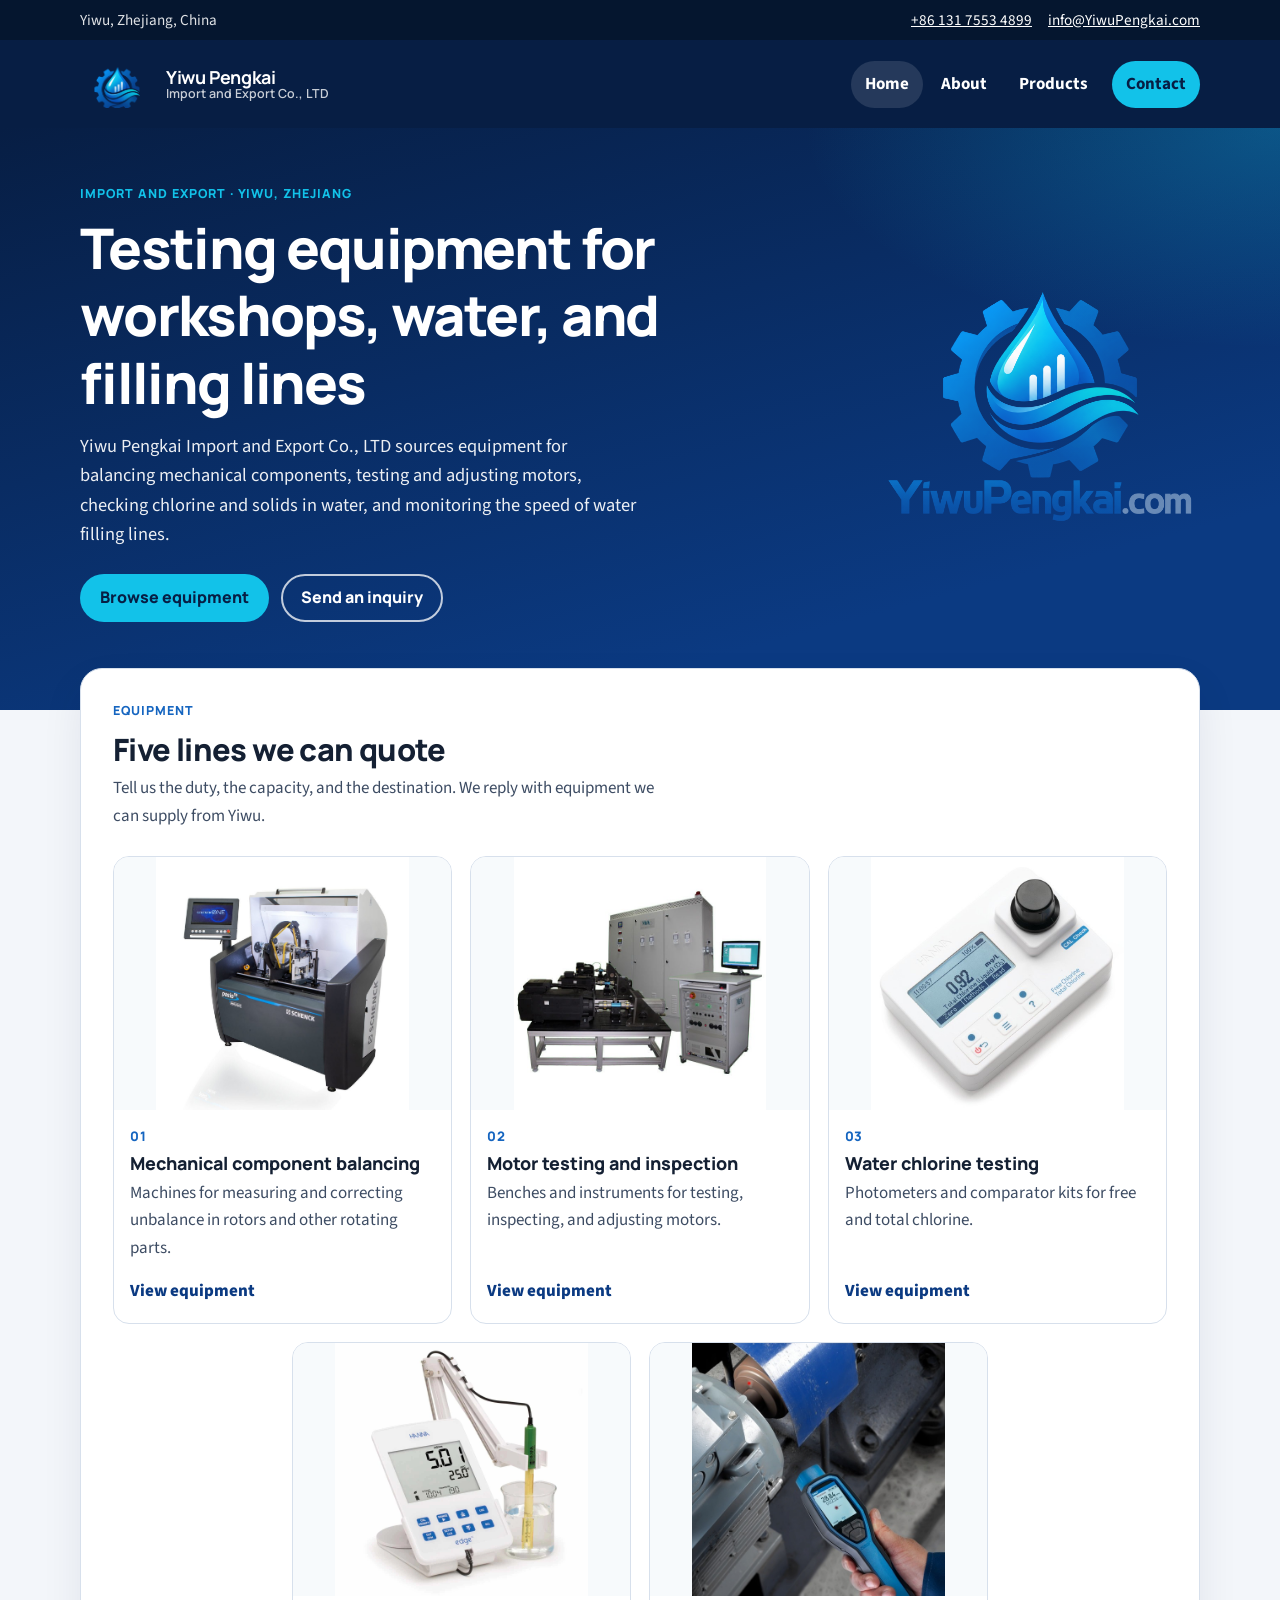
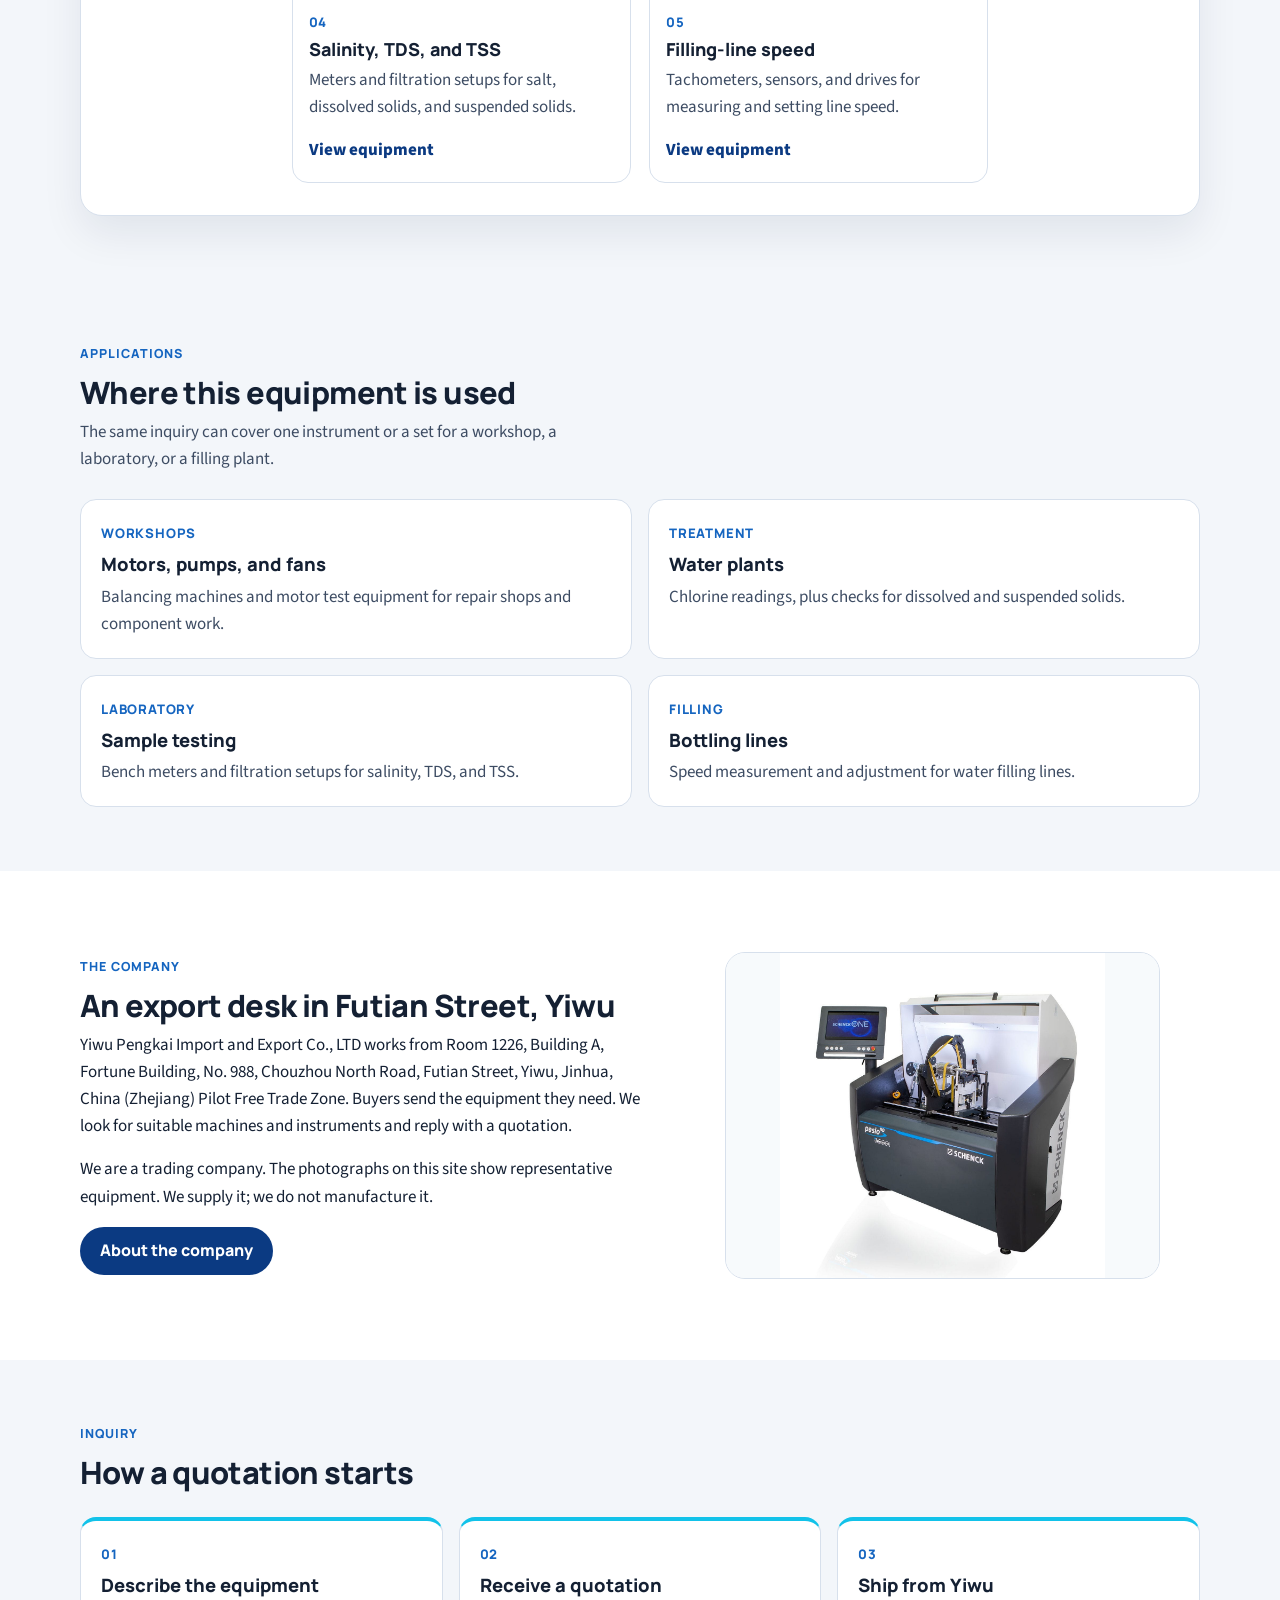
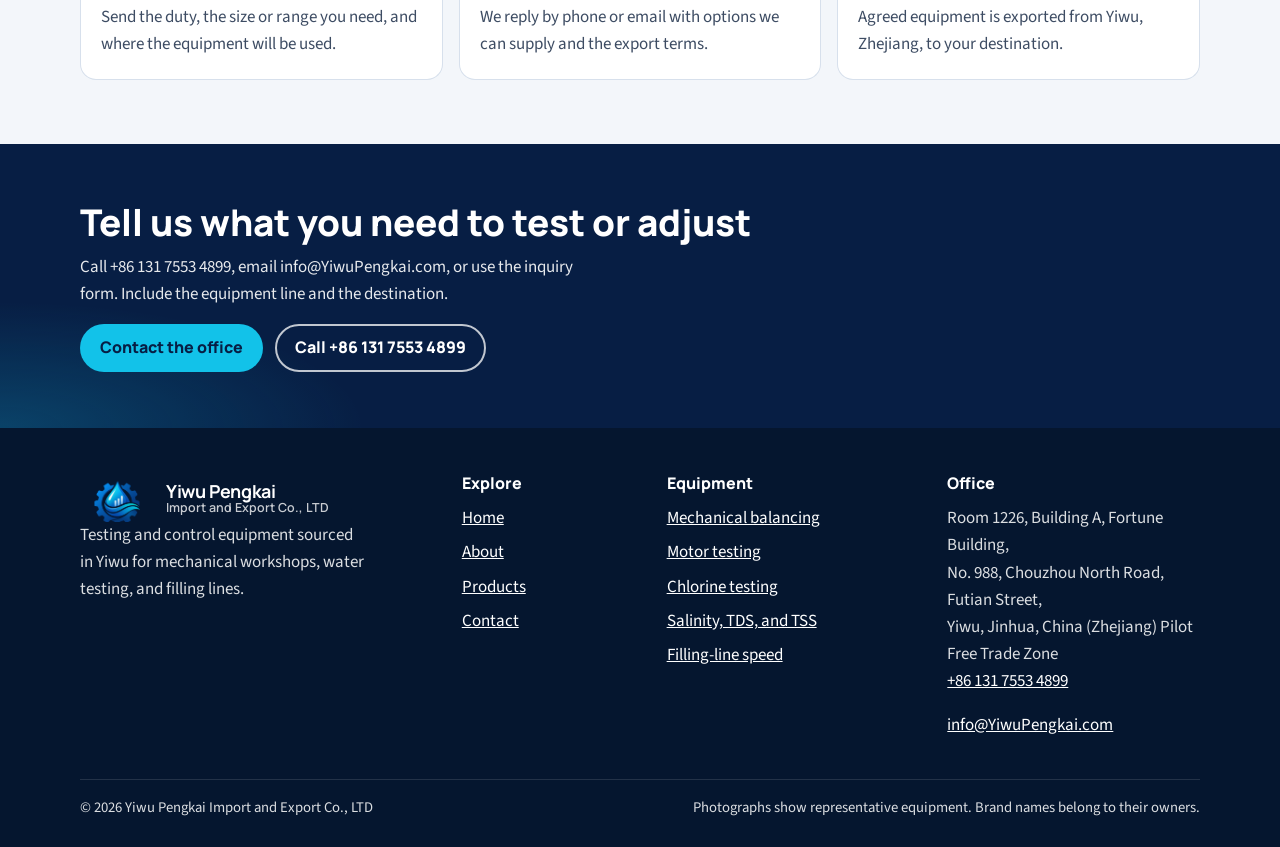
==== commit d255e762: "Update company address across multiple HTML files to reflect new location at Room 1226, Building A, " ====
--- a/index.html
+++ b/index.html
@@ -26,9 +26,9 @@
     "image": "logo.png",
     "address": {
       "@type": "PostalAddress",
-      "streetAddress": "Room 605, No. 399 Yinhai Road, Futian Street",
+      "streetAddress": "Room 1226, Building A, Fortune Building, No. 988, Chouzhou North Road, Futian Street",
       "addressLocality": "Yiwu",
-      "addressRegion": "Zhejiang Province",
+      "addressRegion": "Jinhua, Zhejiang",
       "addressCountry": "CN"
     }
   }
@@ -178,7 +178,7 @@
         <div>
           <p class="kicker">The company</p>
           <h2 id="company-title">An export desk in Futian Street, Yiwu</h2>
-          <p>Yiwu Pengkai Import and Export Co., LTD works from Room 605, No. 399 Yinhai Road, Futian Street, Yiwu City, Zhejiang Province. Buyers send the equipment they need. We look for suitable machines and instruments and reply with a quotation.</p>
+          <p>Yiwu Pengkai Import and Export Co., LTD works from Room 1226, Building A, Fortune Building, No. 988, Chouzhou North Road, Futian Street, Yiwu, Jinhua, China (Zhejiang) Pilot Free Trade Zone. Buyers send the equipment they need. We look for suitable machines and instruments and reply with a quotation.</p>
           <p>We are a trading company. The photographs on this site show representative equipment. We supply it; we do not manufacture it.</p>
           <a class="btn btn-navy" href="about.html">About the company</a>
         </div>
@@ -259,8 +259,9 @@
       <div>
         <h2>Office</h2>
         <address>
-          Room 605, No. 399 Yinhai Road, Futian Street,<br>
-          Yiwu City, Zhejiang Province
+          Room 1226, Building A, Fortune Building,<br>
+          No. 988, Chouzhou North Road, Futian Street,<br>
+          Yiwu, Jinhua, China (Zhejiang) Pilot Free Trade Zone
         </address>
         <p><a href="tel:+8613175534899">+86 131 7553 4899</a></p>
         <p><a href="mailto:info@YiwuPengkai.com">info@YiwuPengkai.com</a></p>
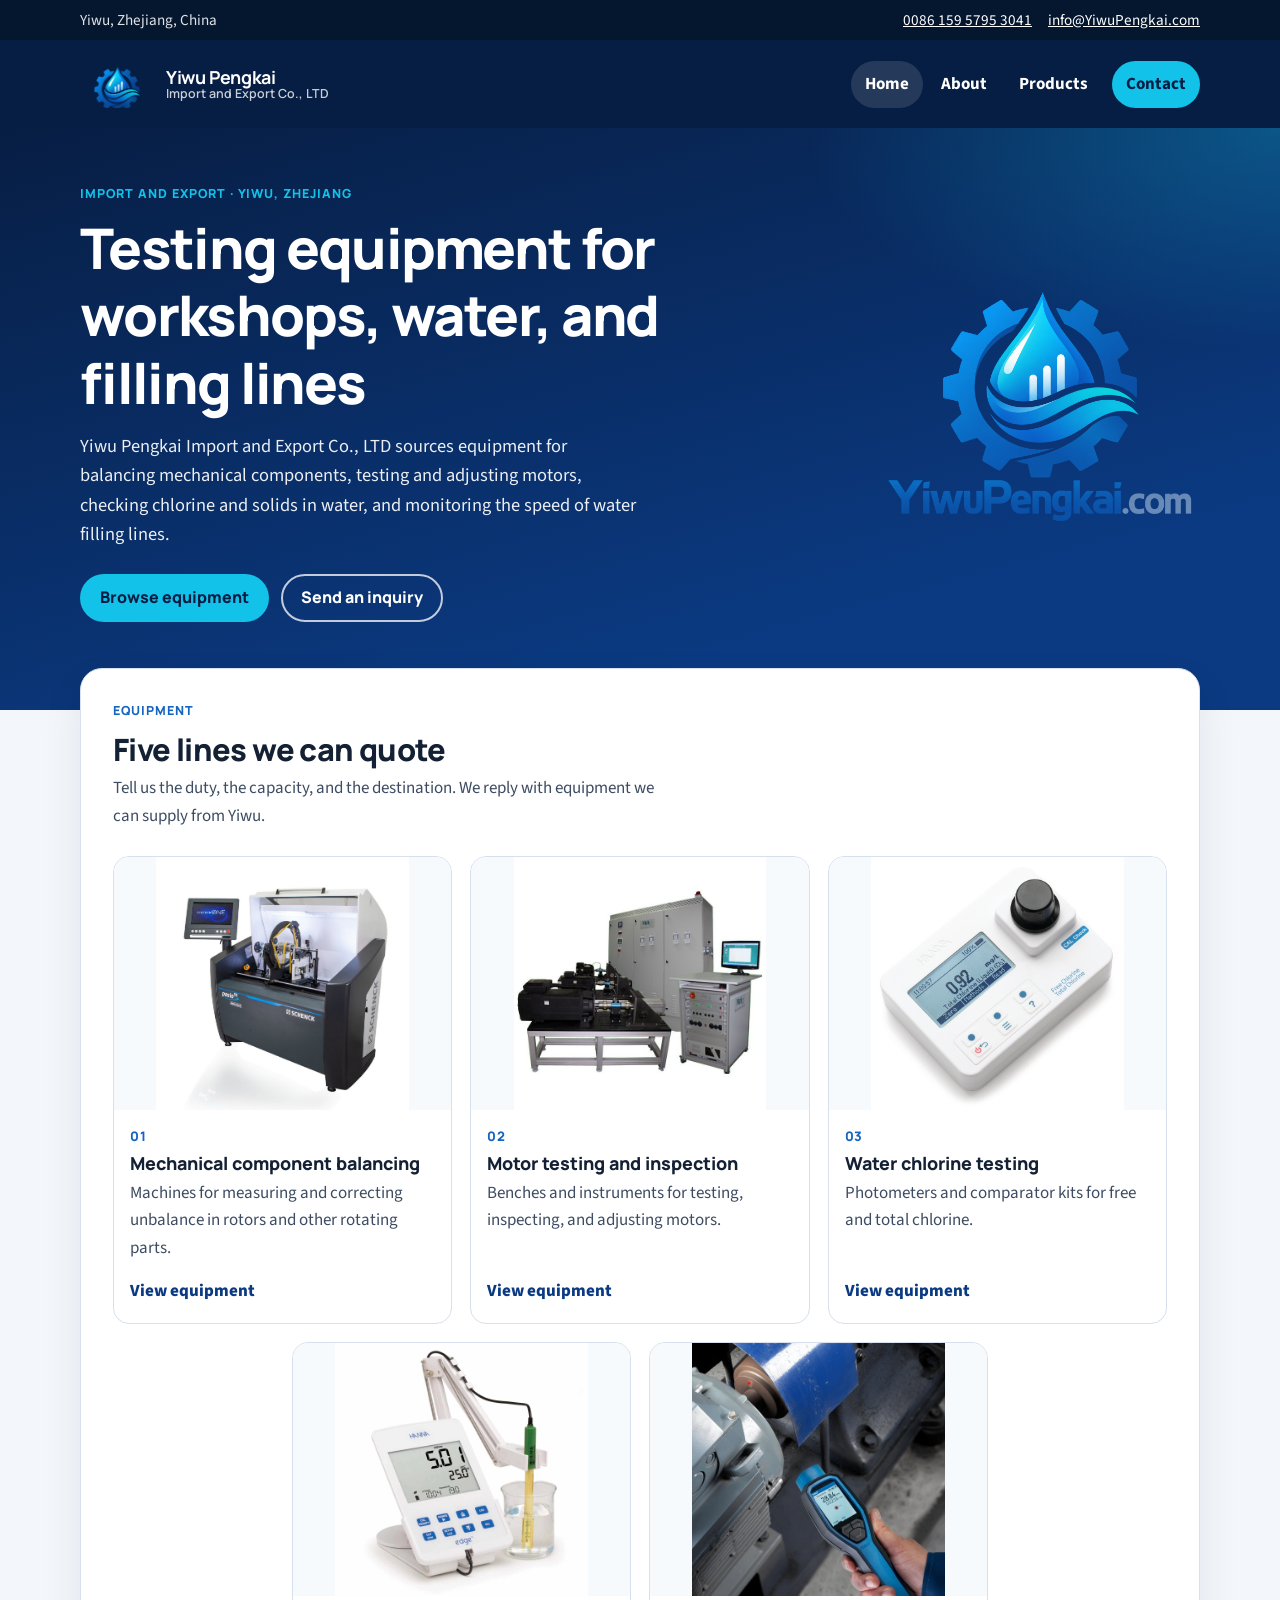
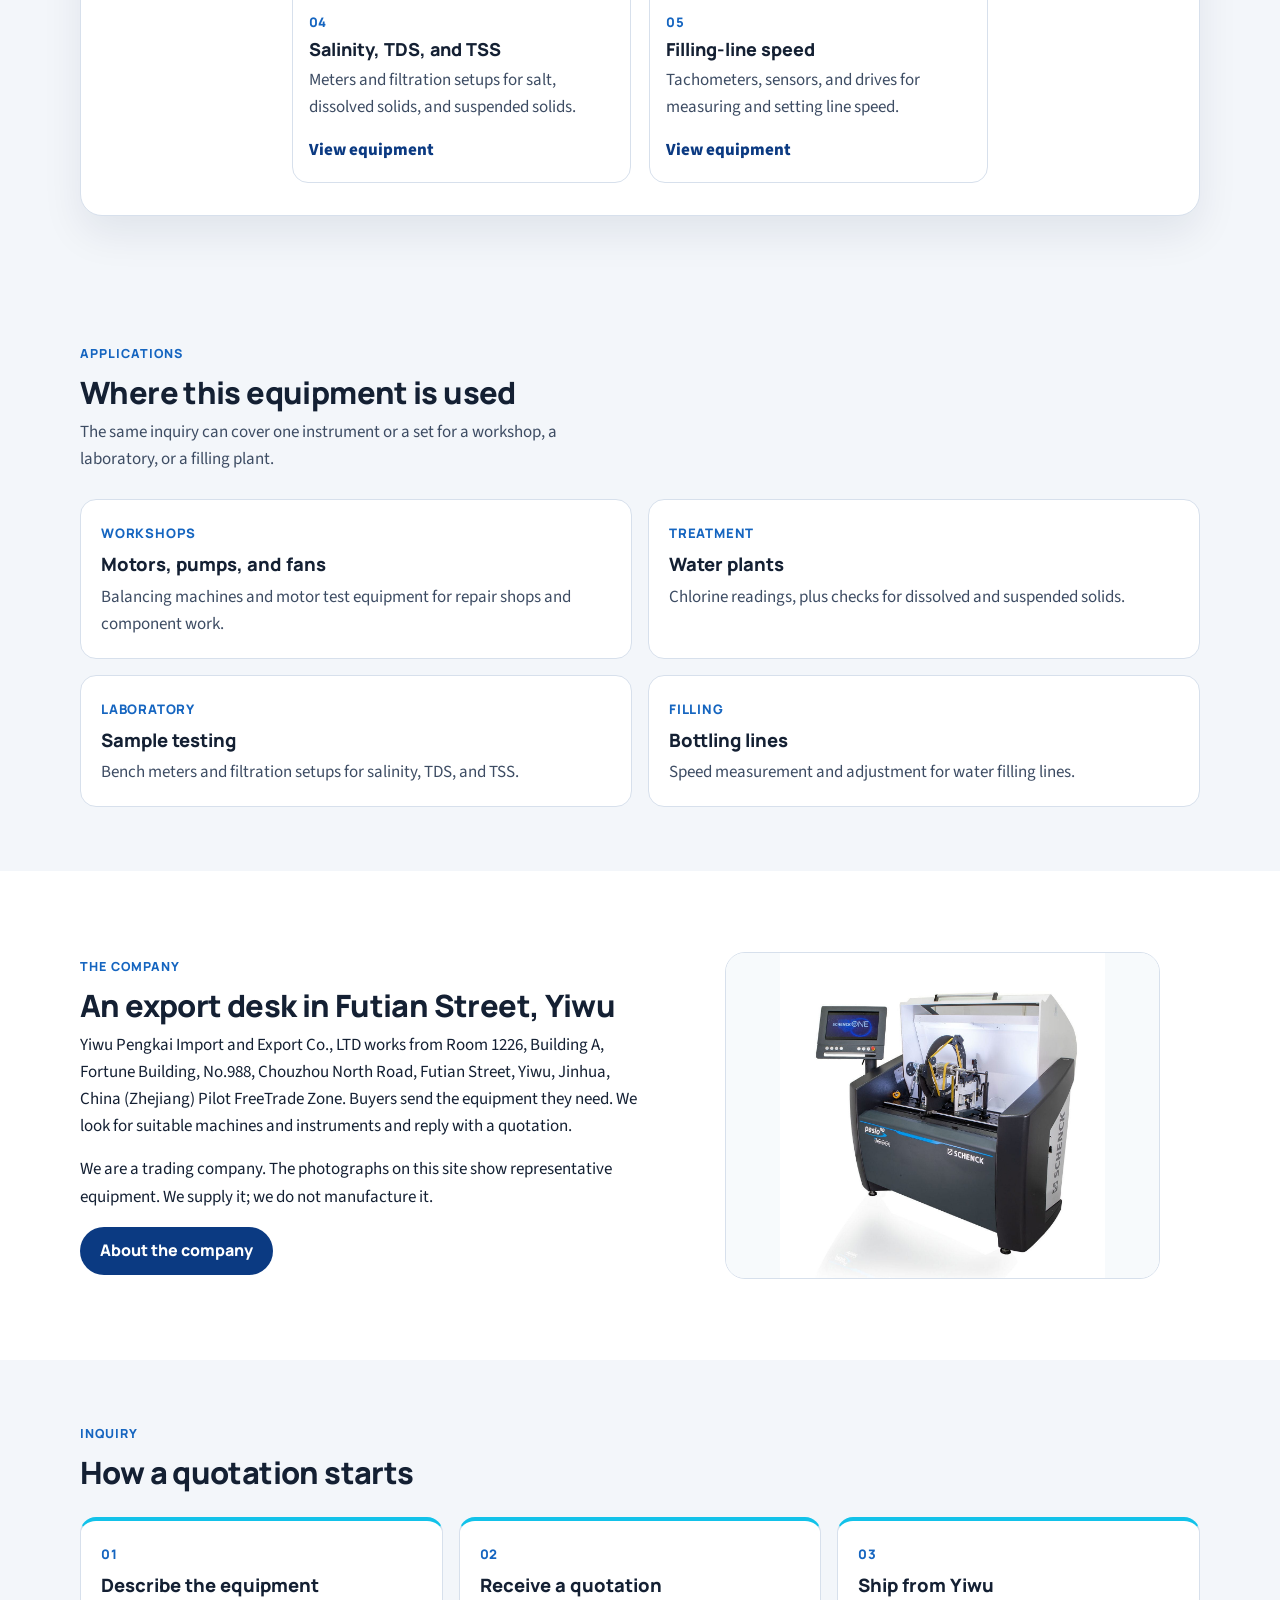
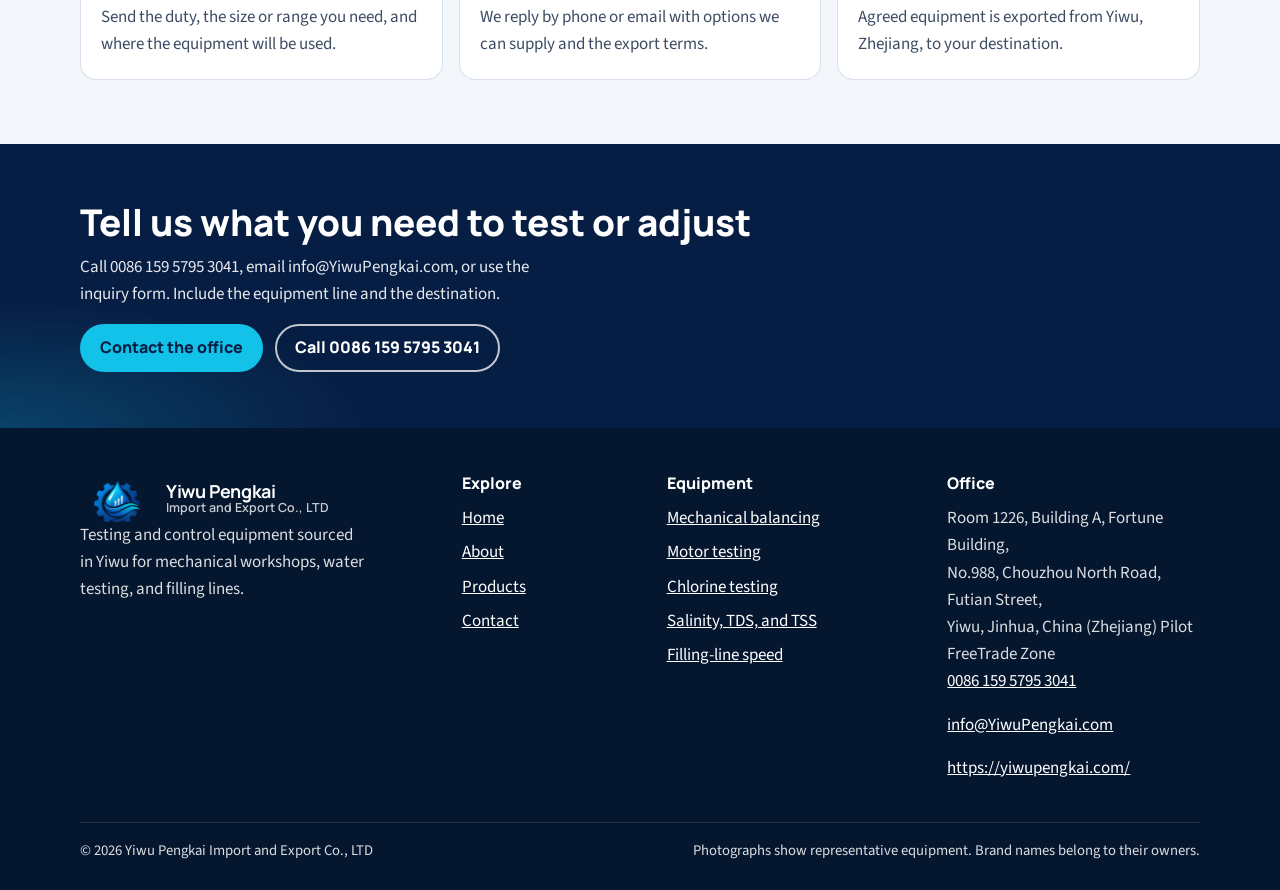
==== commit 32498bb9: "Update contact details and address formatting across multiple HTML files to reflect the new telephon" ====
--- a/index.html
+++ b/index.html
@@ -22,11 +22,11 @@
     "name": "Yiwu Pengkai Import and Export Co., LTD",
     "url": "https://yiwupengkai.com/",
     "email": "info@YiwuPengkai.com",
-    "telephone": "+86-131-7553-4899",
+    "telephone": "+86-159-5795-3041",
     "image": "logo.png",
     "address": {
       "@type": "PostalAddress",
-      "streetAddress": "Room 1226, Building A, Fortune Building, No. 988, Chouzhou North Road, Futian Street",
+      "streetAddress": "Room 1226, Building A, Fortune Building, No.988, Chouzhou North Road, Futian Street",
       "addressLocality": "Yiwu",
       "addressRegion": "Jinhua, Zhejiang",
       "addressCountry": "CN"
@@ -40,7 +40,7 @@
     <div class="container topbar-inner">
       <p>Yiwu, Zhejiang, China</p>
       <p>
-        <a href="tel:+8613175534899">+86 131 7553 4899</a>
+        <a href="tel:+8615957953041">0086 159 5795 3041</a>
         <a href="mailto:info@YiwuPengkai.com">info@YiwuPengkai.com</a>
       </p>
     </div>
@@ -178,7 +178,7 @@
         <div>
           <p class="kicker">The company</p>
           <h2 id="company-title">An export desk in Futian Street, Yiwu</h2>
-          <p>Yiwu Pengkai Import and Export Co., LTD works from Room 1226, Building A, Fortune Building, No. 988, Chouzhou North Road, Futian Street, Yiwu, Jinhua, China (Zhejiang) Pilot Free Trade Zone. Buyers send the equipment they need. We look for suitable machines and instruments and reply with a quotation.</p>
+          <p>Yiwu Pengkai Import and Export Co., LTD works from Room 1226, Building A, Fortune Building, No.988, Chouzhou North Road, Futian Street, Yiwu, Jinhua, China (Zhejiang) Pilot FreeTrade Zone. Buyers send the equipment they need. We look for suitable machines and instruments and reply with a quotation.</p>
           <p>We are a trading company. The photographs on this site show representative equipment. We supply it; we do not manufacture it.</p>
           <a class="btn btn-navy" href="about.html">About the company</a>
         </div>
@@ -217,10 +217,10 @@
     <section class="cta-band">
       <div class="container">
         <h2>Tell us what you need to test or adjust</h2>
-        <p>Call +86 131 7553 4899, email info@YiwuPengkai.com, or use the inquiry form. Include the equipment line and the destination.</p>
+        <p>Call 0086 159 5795 3041, email info@YiwuPengkai.com, or use the inquiry form. Include the equipment line and the destination.</p>
         <div class="actions">
           <a class="btn btn-cyan" href="contact.html">Contact the office</a>
-          <a class="btn btn-ghost" href="tel:+8613175534899">Call +86 131 7553 4899</a>
+          <a class="btn btn-ghost" href="tel:+8615957953041">Call 0086 159 5795 3041</a>
         </div>
       </div>
     </section>
@@ -260,11 +260,12 @@
         <h2>Office</h2>
         <address>
           Room 1226, Building A, Fortune Building,<br>
-          No. 988, Chouzhou North Road, Futian Street,<br>
-          Yiwu, Jinhua, China (Zhejiang) Pilot Free Trade Zone
+          No.988, Chouzhou North Road, Futian Street,<br>
+          Yiwu, Jinhua, China (Zhejiang) Pilot FreeTrade Zone
         </address>
-        <p><a href="tel:+8613175534899">+86 131 7553 4899</a></p>
+        <p><a href="tel:+8615957953041">0086 159 5795 3041</a></p>
         <p><a href="mailto:info@YiwuPengkai.com">info@YiwuPengkai.com</a></p>
+        <p><a href="https://yiwupengkai.com/">https://yiwupengkai.com/</a></p>
       </div>
     </div>
     <div class="container footer-base">
